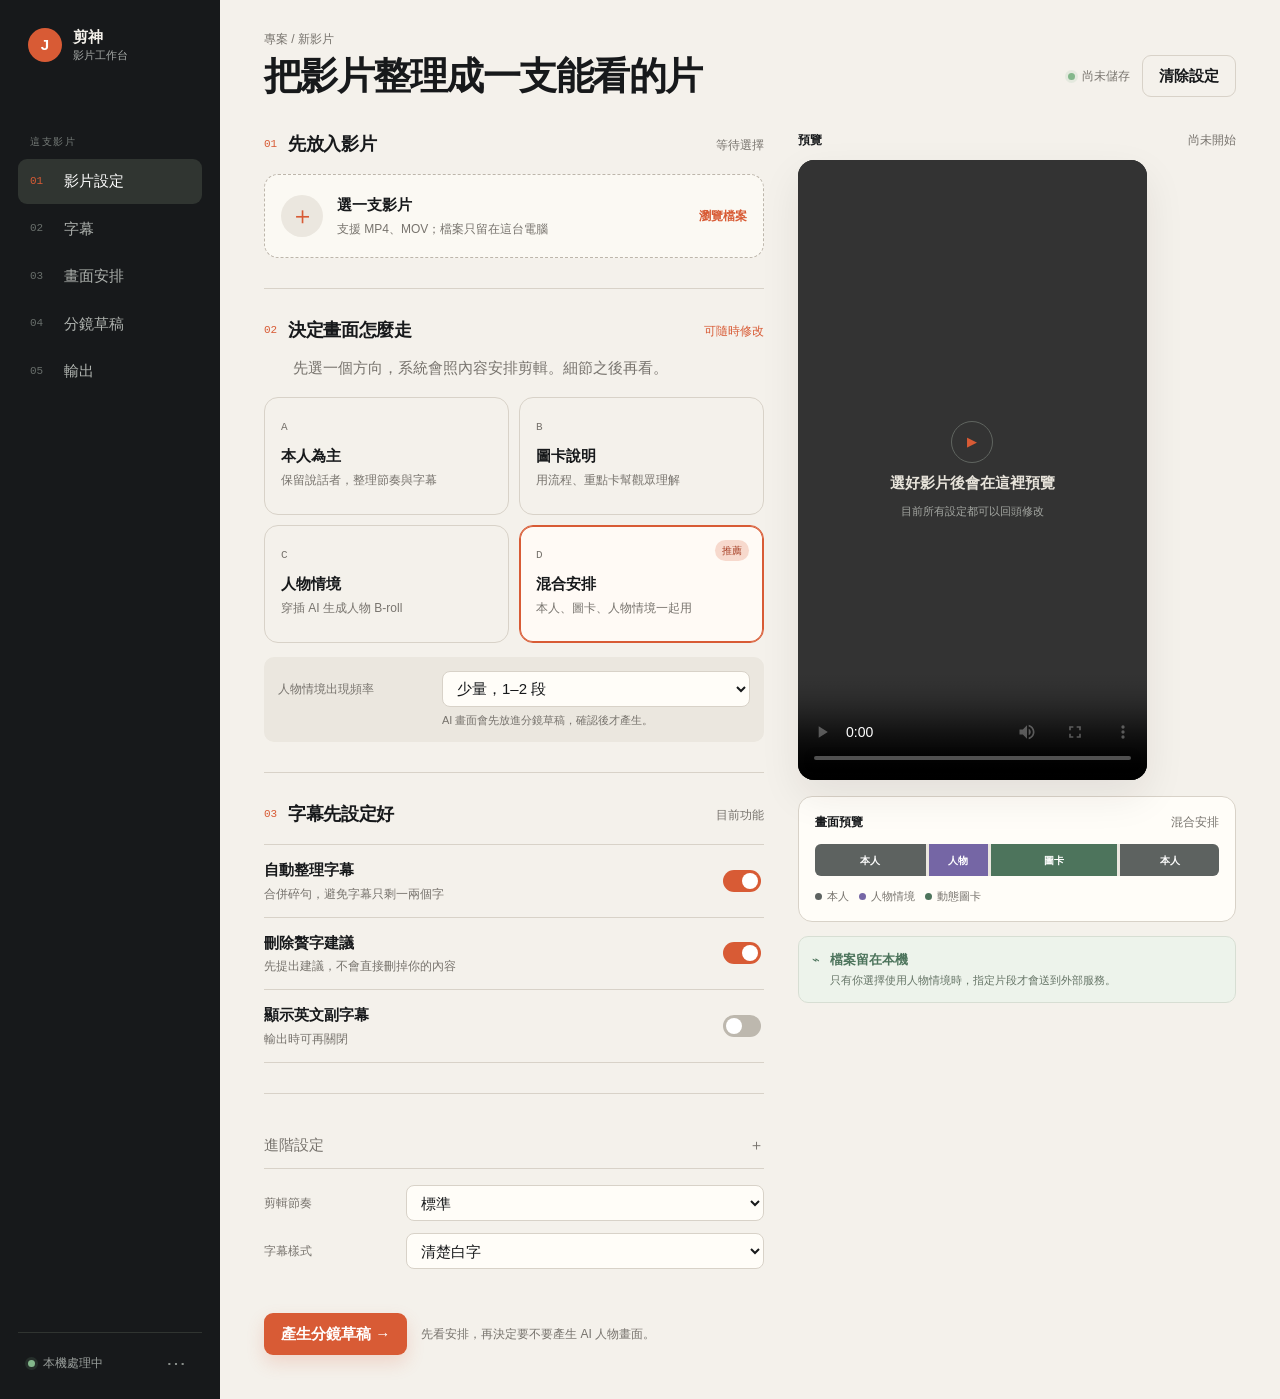
==== studio/index.html @ 5d100fee "feat: 新增本機影片工作台 UI" ====
<!doctype html>
<html lang="zh-Hant">
<head>
  <meta charset="utf-8">
  <meta name="viewport" content="width=device-width, initial-scale=1">
  <meta name="description" content="剪神本機影片工作台">
  <title>剪神｜影片工作台</title>
  <link rel="stylesheet" href="styles.css">
</head>
<body>
  <div class="app-shell">
    <aside class="sidebar">
      <a class="brand" href="#top" aria-label="剪神影片工作台">
        <span class="brand-mark">J</span>
        <span><strong>剪神</strong><small>影片工作台</small></span>
      </a>

      <nav class="main-nav" aria-label="工作流程">
        <p class="nav-label">這支影片</p>
        <button class="nav-item is-active" type="button" data-nav="project"><span>01</span>影片設定</button>
        <button class="nav-item" type="button" data-nav="captions"><span>02</span>字幕</button>
        <button class="nav-item" type="button" data-nav="visuals"><span>03</span>畫面安排</button>
        <button class="nav-item" type="button" data-nav="storyboard"><span>04</span>分鏡草稿</button>
        <button class="nav-item" type="button" data-nav="export"><span>05</span>輸出</button>
      </nav>

      <div class="sidebar-footer">
        <span class="local-dot"></span>
        <span>本機處理中</span>
        <button class="quiet-button" type="button" aria-label="開啟設定">⋯</button>
      </div>
    </aside>

    <main class="main-content" id="top">
      <header class="topbar">
        <div>
          <p class="breadcrumb">專案 / 新影片</p>
          <h1>把影片整理成一支能看的片</h1>
        </div>
        <div class="top-actions">
          <span class="save-state"><span class="save-dot"></span>尚未儲存</span>
          <button class="button button-secondary" id="reset-project" type="button">清除設定</button>
        </div>
      </header>

      <div class="content-grid">
        <section class="workspace-column" aria-label="影片設定">
          <section class="section-block source-block" data-section="project">
            <div class="section-heading">
              <div><span class="step-number">01</span><h2>先放入影片</h2></div>
              <span class="section-status" id="source-status">等待選擇</span>
            </div>
            <label class="dropzone" for="source-file" id="dropzone">
              <input id="source-file" type="file" accept="video/*,.mp4,.mov,.mkv" hidden>
              <span class="drop-icon">＋</span>
              <span><strong id="source-name">選一支影片</strong><small id="source-help">支援 MP4、MOV；檔案只留在這台電腦</small></span>
              <span class="drop-action">瀏覽檔案</span>
            </label>
          </section>

          <section class="section-block" data-section="visuals">
            <div class="section-heading">
              <div><span class="step-number">02</span><h2>決定畫面怎麼走</h2></div>
              <span class="section-status accent">可隨時修改</span>
            </div>
            <p class="section-intro">先選一個方向，系統會照內容安排剪輯。細節之後再看。</p>
            <div class="choice-grid" role="radiogroup" aria-label="畫面策略">
              <button class="choice-card" type="button" data-mode="talking" role="radio" aria-checked="false">
                <span class="choice-index">A</span><strong>本人為主</strong><small>保留說話者，整理節奏與字幕</small>
              </button>
              <button class="choice-card" type="button" data-mode="cards" role="radio" aria-checked="false">
                <span class="choice-index">B</span><strong>圖卡說明</strong><small>用流程、重點卡幫觀眾理解</small>
              </button>
              <button class="choice-card" type="button" data-mode="people" role="radio" aria-checked="false">
                <span class="choice-index">C</span><strong>人物情境</strong><small>穿插 AI 生成人物 B-roll</small>
              </button>
              <button class="choice-card is-selected" type="button" data-mode="mixed" role="radio" aria-checked="true">
                <span class="choice-index">D</span><strong>混合安排</strong><small>本人、圖卡、人物情境一起用</small><em>推薦</em>
              </button>
            </div>
            <div class="sub-options" id="mixed-options">
              <label class="field-label" for="broll-amount">人物情境出現頻率</label>
              <select id="broll-amount"><option value="light">少量，1–2 段</option><option value="standard">標準，2–4 段</option><option value="many">較多，依分鏡決定</option></select>
              <p class="field-note">AI 畫面會先放進分鏡草稿，確認後才產生。</p>
            </div>
          </section>

          <section class="section-block" data-section="captions">
            <div class="section-heading">
              <div><span class="step-number">03</span><h2>字幕先設定好</h2></div>
              <span class="section-status">目前功能</span>
            </div>
            <div class="setting-list">
              <label class="setting-row"><span><strong>自動整理字幕</strong><small>合併碎句，避免字幕只剩一兩個字</small></span><input class="toggle" type="checkbox" checked data-setting="captions"></label>
              <label class="setting-row"><span><strong>刪除贅字建議</strong><small>先提出建議，不會直接刪掉你的內容</small></span><input class="toggle" type="checkbox" checked data-setting="fillers"></label>
              <label class="setting-row"><span><strong>顯示英文副字幕</strong><small>輸出時可再關閉</small></span><input class="toggle" type="checkbox" data-setting="english"></label>
            </div>
          </section>

          <section class="advanced-section">
            <button class="advanced-toggle" type="button" aria-expanded="false" id="advanced-toggle"><span>進階設定</span><span>＋</span></button>
            <div class="advanced-panel" id="advanced-panel" hidden>
              <label class="field-label" for="pace">剪輯節奏</label>
              <select id="pace"><option>保守</option><option selected>標準</option><option>快節奏</option></select>
              <label class="field-label" for="style">字幕樣式</label>
              <select id="style"><option selected>清楚白字</option><option>重點黃字</option><option>品牌樣式</option></select>
            </div>
          </section>

          <div class="bottom-actions">
            <button class="button button-primary" id="make-storyboard" type="button">產生分鏡草稿 <span>→</span></button>
            <p>先看安排，再決定要不要產生 AI 人物畫面。</p>
          </div>
        </section>

        <aside class="preview-column" aria-label="影片預覽">
          <div class="preview-header"><span>預覽</span><span class="preview-badge">尚未開始</span></div>
          <div class="preview-frame">
            <video id="preview-video" controls playsinline preload="metadata"></video>
            <div class="preview-empty" id="preview-empty"><span class="play-mark">▶</span><strong>選好影片後會在這裡預覽</strong><small>目前所有設定都可以回頭修改</small></div>
          </div>
          <div class="timeline-card">
            <div class="timeline-head"><strong>畫面預覽</strong><span id="timeline-label">混合安排</span></div>
            <div class="timeline" aria-label="預計畫面流程"><span class="segment segment-talking" style="width:28%">本人</span><span class="segment segment-people" style="width:15%">人物</span><span class="segment segment-cards" style="width:32%">圖卡</span><span class="segment segment-talking" style="width:25%">本人</span></div>
            <div class="timeline-legend"><span><i class="dot dot-talking"></i>本人</span><span><i class="dot dot-people"></i>人物情境</span><span><i class="dot dot-cards"></i>動態圖卡</span></div>
          </div>
          <div class="privacy-note"><span>⌁</span><span><strong>檔案留在本機</strong><small>只有你選擇使用人物情境時，指定片段才會送到外部服務。</small></span></div>
        </aside>
      </div>
    </main>
  </div>
  <div class="toast" id="toast" role="status" aria-live="polite"></div>
  <script src="app.js"></script>
</body>
</html>
---- studio/styles.css ----
:root {
  --ink: #17191b;
  --paper: #f4f1eb;
  --surface: #fffdf8;
  --line: #d8d2c8;
  --muted: #77736d;
  --soft: #ebe7df;
  --accent: #d85b35;
  --accent-dark: #a63e24;
  --green: #4d745c;
  --violet: #7566a5;
  --shadow: 0 16px 40px rgba(36, 30, 22, .08);
  --radius: 14px;
}
* { box-sizing: border-box; }
html { scroll-behavior: smooth; }
body { margin: 0; background: var(--paper); color: var(--ink); font: 15px/1.5 -apple-system, BlinkMacSystemFont, "Noto Sans TC", "Segoe UI", sans-serif; }
button, input, select { font: inherit; }
button { cursor: pointer; }
button:focus-visible, input:focus-visible, select:focus-visible { outline: 3px solid rgba(216, 91, 53, .35); outline-offset: 3px; }
.app-shell { display: grid; grid-template-columns: 220px minmax(0, 1fr); min-height: 100dvh; }
.sidebar { display: flex; flex-direction: column; padding: 28px 18px 20px; background: var(--ink); color: #f4f1eb; }
.brand { display: flex; align-items: center; gap: 11px; padding: 0 10px; color: inherit; text-decoration: none; }
.brand-mark { display: grid; place-items: center; width: 34px; height: 34px; border-radius: 50%; background: var(--accent); color: #fff; font-weight: 800; }
.brand strong, .brand small { display: block; line-height: 1.15; }
.brand small { margin-top: 4px; color: #a6aaa7; font-size: 11px; }
.main-nav { margin-top: 72px; }
.nav-label { margin: 0 12px 10px; color: #777d7a; font-size: 10px; letter-spacing: .16em; text-transform: uppercase; }
.nav-item { display: flex; align-items: center; gap: 12px; width: 100%; margin: 3px 0; padding: 11px 12px; border: 0; border-radius: 9px; background: transparent; color: #aeb2ae; text-align: left; }
.nav-item span { width: 22px; color: #686e6b; font: 11px/1 "SF Mono", monospace; }
.nav-item:hover { background: #252927; color: #fff; }
.nav-item.is-active { background: #303531; color: #fff; }
.nav-item.is-active span { color: var(--accent); }
.sidebar-footer { display: flex; align-items: center; gap: 8px; margin-top: auto; padding: 14px 10px 0; border-top: 1px solid #303431; color: #9a9f9c; font-size: 12px; }
.local-dot, .save-dot { width: 7px; height: 7px; border-radius: 50%; background: #83b78b; box-shadow: 0 0 0 3px rgba(131, 183, 139, .14); }
.quiet-button { margin-left: auto; border: 0; background: transparent; color: #878d89; font-size: 20px; }
.main-content { max-width: 1450px; width: 100%; margin: 0 auto; padding: 30px 44px 44px; }
.topbar { display: flex; align-items: flex-end; justify-content: space-between; gap: 20px; margin-bottom: 34px; }
.breadcrumb { margin: 0 0 8px; color: var(--muted); font-size: 12px; }
h1, h2, p { margin-top: 0; }
h1 { margin-bottom: 0; font-size: clamp(25px, 3vw, 38px); font-weight: 650; letter-spacing: -.04em; line-height: 1.08; }
h2 { margin: 0; font-size: 18px; font-weight: 650; letter-spacing: -.02em; }
.top-actions { display: flex; align-items: center; gap: 12px; }
.save-state, .section-status, .preview-badge { display: inline-flex; align-items: center; gap: 7px; color: var(--muted); font-size: 12px; }
.button { min-height: 42px; padding: 0 16px; border: 1px solid transparent; border-radius: 9px; font-weight: 650; transition: transform .16s ease, background .16s ease, border-color .16s ease; }
.button:active { transform: translateY(1px); }
.button-primary { background: var(--accent); color: white; box-shadow: 0 8px 18px rgba(216, 91, 53, .18); }
.button-primary:hover { background: var(--accent-dark); }
.button-secondary { border-color: var(--line); background: transparent; color: var(--ink); }
.button-secondary:hover { background: var(--surface); }
.content-grid { display: grid; grid-template-columns: minmax(500px, 1fr) minmax(330px, 440px); gap: 34px; align-items: start; }
.workspace-column { max-width: 760px; }
.section-block { padding: 0 0 30px; margin-bottom: 28px; border-bottom: 1px solid var(--line); }
.section-heading { display: flex; align-items: center; justify-content: space-between; gap: 16px; margin-bottom: 16px; }
.section-heading > div { display: flex; align-items: center; gap: 11px; }
.step-number { color: var(--accent); font: 11px/1 "SF Mono", monospace; }
.section-status.accent { color: var(--accent); }
.section-intro { max-width: 530px; margin: -3px 0 17px 29px; color: var(--muted); }
.dropzone { display: flex; align-items: center; gap: 14px; min-height: 84px; padding: 16px; border: 1px dashed #bdb6ab; border-radius: var(--radius); background: rgba(255, 253, 248, .62); transition: border-color .16s ease, background .16s ease; }
.dropzone:hover, .dropzone.is-dragging { border-color: var(--accent); background: #fffaf5; }
.drop-icon { display: grid; place-items: center; width: 42px; height: 42px; border-radius: 50%; background: var(--soft); color: var(--accent); font-size: 25px; font-weight: 300; }
.dropzone strong, .dropzone small { display: block; }
.dropzone small { margin-top: 3px; color: var(--muted); font-size: 12px; }
.drop-action { margin-left: auto; color: var(--accent); font-size: 12px; font-weight: 650; }
.choice-grid { display: grid; grid-template-columns: repeat(2, minmax(0, 1fr)); gap: 10px; }
.choice-card { position: relative; min-height: 118px; padding: 16px; border: 1px solid var(--line); border-radius: var(--radius); background: transparent; color: var(--ink); text-align: left; transition: border-color .16s ease, background .16s ease, transform .16s ease; }
.choice-card:hover { transform: translateY(-1px); border-color: #a59d92; background: var(--surface); }
.choice-card.is-selected { border-color: var(--accent); background: #fffaf5; box-shadow: inset 0 0 0 1px var(--accent); }
.choice-index { display: block; margin-bottom: 12px; color: var(--muted); font: 11px/1 "SF Mono", monospace; }
.choice-card strong, .choice-card small { display: block; }
.choice-card small { max-width: 190px; margin-top: 5px; color: var(--muted); font-size: 12px; line-height: 1.4; }
.choice-card em { position: absolute; top: 14px; right: 14px; padding: 3px 7px; border-radius: 999px; background: #f7d9cd; color: var(--accent-dark); font-size: 10px; font-style: normal; }
.sub-options { display: grid; grid-template-columns: 150px 1fr; gap: 7px 14px; align-items: center; margin: 14px 0 0; padding: 14px; border-radius: 10px; background: var(--soft); }
.field-label { color: var(--muted); font-size: 12px; }
select { width: 100%; min-height: 36px; padding: 0 10px; border: 1px solid var(--line); border-radius: 8px; background: var(--surface); color: var(--ink); }
.field-note { grid-column: 2; margin: -2px 0 0; color: var(--muted); font-size: 11px; }
.setting-list { border-top: 1px solid var(--line); }
.setting-row { display: flex; align-items: center; justify-content: space-between; gap: 20px; padding: 14px 0; border-bottom: 1px solid var(--line); }
.setting-row strong, .setting-row small { display: block; }
.setting-row small { margin-top: 3px; color: var(--muted); font-size: 12px; }
.toggle { position: relative; width: 38px; height: 22px; flex: 0 0 auto; appearance: none; border-radius: 99px; background: #bdb8ae; cursor: pointer; transition: background .16s ease; }
.toggle::after { position: absolute; top: 3px; left: 3px; width: 16px; height: 16px; border-radius: 50%; background: white; content: ""; transition: transform .16s ease; }
.toggle:checked { background: var(--accent); }
.toggle:checked::after { transform: translateX(16px); }
.advanced-section { margin-bottom: 28px; }
.advanced-toggle { display: flex; justify-content: space-between; width: 100%; padding: 12px 0; border: 0; border-bottom: 1px solid var(--line); background: transparent; color: var(--muted); text-align: left; }
.advanced-toggle:hover { color: var(--ink); }
.advanced-panel { display: grid; grid-template-columns: 130px 1fr; gap: 12px; align-items: center; padding: 16px 0; }
.bottom-actions { display: flex; align-items: center; gap: 14px; }
.bottom-actions p { margin: 0; color: var(--muted); font-size: 12px; }
.preview-column { position: sticky; top: 28px; }
.preview-header, .timeline-head { display: flex; justify-content: space-between; align-items: center; margin-bottom: 11px; color: var(--muted); font-size: 12px; }
.preview-header > span:first-child { color: var(--ink); font-weight: 650; }
.preview-frame { position: relative; display: grid; place-items: center; overflow: hidden; aspect-ratio: 9 / 16; max-height: 620px; border-radius: 16px; background: #242725; box-shadow: var(--shadow); }
.preview-frame video { display: block; width: 100%; height: 100%; object-fit: contain; }
.preview-empty { position: absolute; inset: 0; display: grid; place-content: center; justify-items: center; gap: 9px; padding: 30px; color: #e7e3da; text-align: center; }
.preview-empty small { color: #a4a7a2; font-size: 11px; }
.play-mark { display: grid; place-items: center; width: 42px; height: 42px; border: 1px solid #606560; border-radius: 50%; color: #d85b35; font-size: 13px; }
.timeline-card { margin-top: 16px; padding: 16px; border: 1px solid var(--line); border-radius: var(--radius); background: var(--surface); }
.timeline-head { margin-bottom: 13px; }
.timeline-head strong { color: var(--ink); }
.timeline { display: flex; gap: 3px; height: 32px; overflow: hidden; border-radius: 6px; background: var(--soft); }
.segment { display: flex; align-items: center; justify-content: center; min-width: 0; color: #fff; font-size: 10px; font-weight: 650; }
.segment-talking { background: #5d6260; }.segment-people { background: var(--violet); }.segment-cards { background: var(--green); }
.timeline-legend { display: flex; flex-wrap: wrap; gap: 10px; margin-top: 12px; color: var(--muted); font-size: 11px; }
.timeline-legend span { display: inline-flex; align-items: center; gap: 5px; }.dot { width: 7px; height: 7px; border-radius: 50%; }.dot-talking { background: #5d6260; }.dot-people { background: var(--violet); }.dot-cards { background: var(--green); }
.privacy-note { display: flex; gap: 10px; margin-top: 14px; padding: 13px; border: 1px solid #d7ded3; border-radius: 10px; background: #edf3eb; color: var(--green); font-size: 13px; }.privacy-note small, .privacy-note strong { display: block; }.privacy-note small { margin-top: 3px; color: #657466; font-size: 11px; }
.toast { position: fixed; right: 24px; bottom: 24px; max-width: 340px; padding: 12px 15px; border-radius: 9px; background: var(--ink); color: #fff; box-shadow: var(--shadow); opacity: 0; pointer-events: none; transform: translateY(8px); transition: opacity .2s ease, transform .2s ease; }.toast.is-visible { opacity: 1; transform: translateY(0); }
@media (max-width: 1050px) { .app-shell { grid-template-columns: 76px minmax(0, 1fr); }.sidebar { padding-inline: 10px; }.brand { justify-content: center; padding: 0; }.brand > span:last-child, .nav-label, .nav-item:not(.is-active)::after, .nav-item { font-size: 0; }.nav-item { justify-content: center; padding: 12px 8px; }.nav-item span { font-size: 11px; }.nav-item.is-active span { font-size: 11px; }.sidebar-footer span:not(.local-dot), .quiet-button { display: none; }.sidebar-footer { justify-content: center; padding-inline: 0; }.main-content { padding-inline: 28px; } }
@media (max-width: 780px) { .app-shell { display: block; }.sidebar { position: sticky; top: 0; z-index: 5; display: flex; flex-direction: row; align-items: center; height: 62px; padding: 10px 16px; }.main-nav { display: flex; gap: 4px; margin: 0 0 0 auto; }.nav-item { width: auto; padding: 8px; font-size: 0; }.nav-item span { display: block; }.sidebar-footer { display: none; }.main-content { padding: 24px 18px 40px; }.topbar { align-items: flex-start; flex-direction: column; margin-bottom: 28px; }.content-grid { display: flex; flex-direction: column-reverse; gap: 30px; }.preview-column { position: static; width: min(100%, 390px); margin: 0 auto; }.workspace-column { width: 100%; }.preview-frame { max-height: none; }.choice-grid { grid-template-columns: 1fr; }.sub-options { grid-template-columns: 1fr; }.field-note { grid-column: auto; }.bottom-actions { align-items: flex-start; flex-direction: column; } }
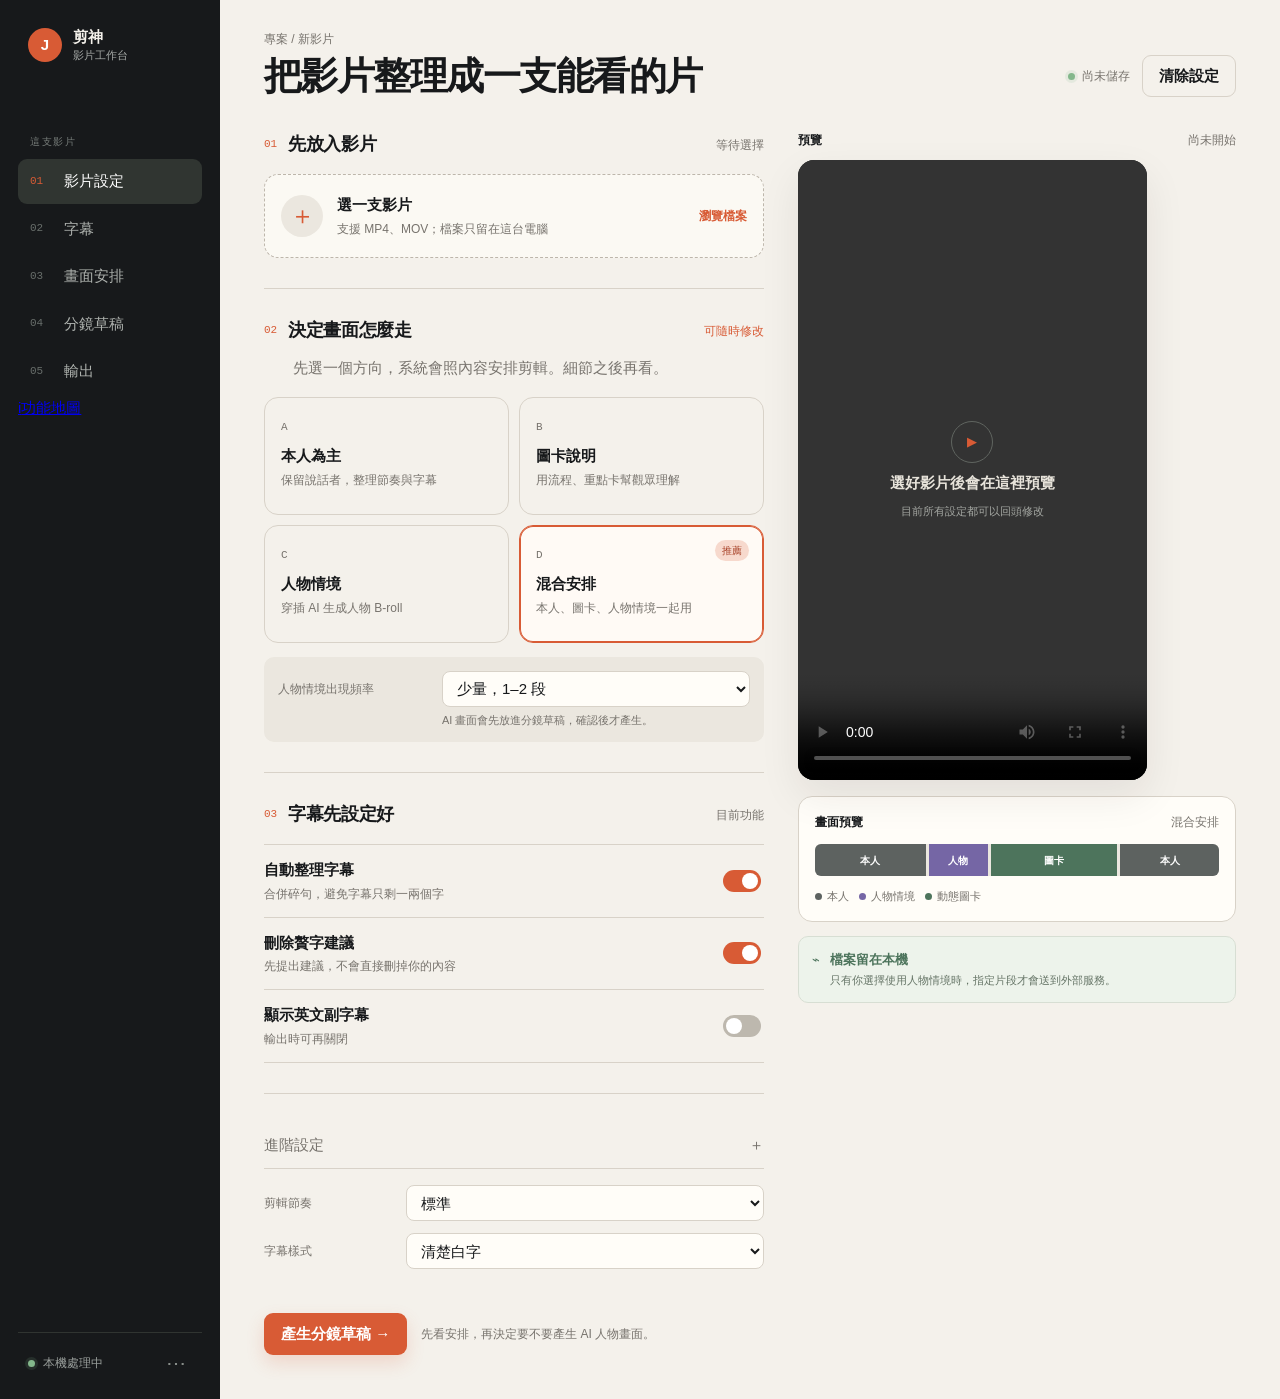
==== commit 95111e4a: "feat: 建立剪神功能地圖與部署中臺" ====
--- a/studio/index.html
+++ b/studio/index.html
@@ -22,6 +22,7 @@
         <button class="nav-item" type="button" data-nav="visuals"><span>03</span>畫面安排</button>
         <button class="nav-item" type="button" data-nav="storyboard"><span>04</span>分鏡草稿</button>
         <button class="nav-item" type="button" data-nav="export"><span>05</span>輸出</button>
+        <a class="nav-info" href="analysis.html"><span>i</span>功能地圖</a>
       </nav>
 
       <div class="sidebar-footer">
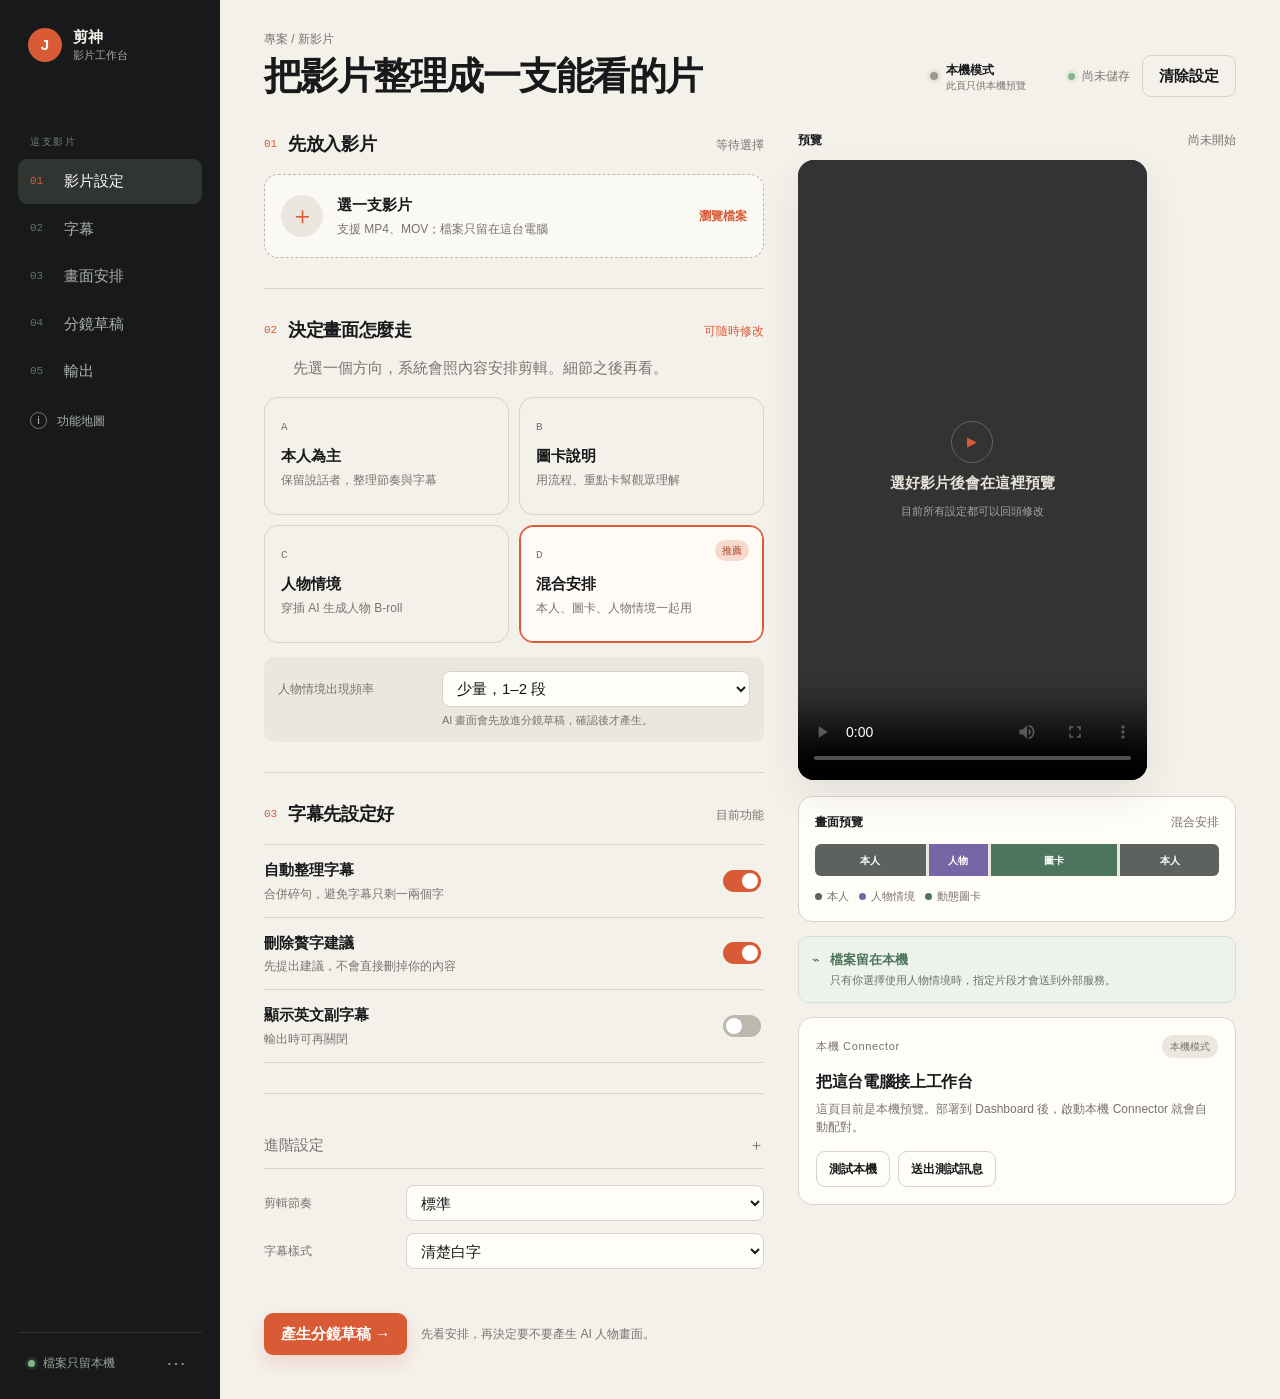
==== commit 29faafc7: "feat: 接上 Dashboard 與本機 Connector" ====
--- a/studio/index.html
+++ b/studio/index.html
@@ -27,7 +27,7 @@
 
       <div class="sidebar-footer">
         <span class="local-dot"></span>
-        <span>本機處理中</span>
+        <span>檔案只留本機</span>
         <button class="quiet-button" type="button" aria-label="開啟設定">⋯</button>
       </div>
     </aside>
@@ -39,6 +39,10 @@
           <h1>把影片整理成一支能看的片</h1>
         </div>
         <div class="top-actions">
+          <div class="connector-status" id="connector-status" data-state="local" aria-live="polite">
+            <span class="connector-pip"></span>
+            <span><strong id="connector-status-label">本機模式</strong><small id="connector-status-detail">等待連線</small></span>
+          </div>
           <span class="save-state"><span class="save-dot"></span>尚未儲存</span>
           <button class="button button-secondary" id="reset-project" type="button">清除設定</button>
         </div>
@@ -126,11 +130,22 @@
             <div class="timeline-legend"><span><i class="dot dot-talking"></i>本人</span><span><i class="dot dot-people"></i>人物情境</span><span><i class="dot dot-cards"></i>動態圖卡</span></div>
           </div>
           <div class="privacy-note"><span>⌁</span><span><strong>檔案留在本機</strong><small>只有你選擇使用人物情境時，指定片段才會送到外部服務。</small></span></div>
+          <section class="connector-card" id="connector-panel" aria-labelledby="connector-title">
+            <div class="connector-card-head"><span class="connector-kicker">本機 Connector</span><span class="connector-badge" id="connector-badge">本機模式</span></div>
+            <h2 id="connector-title">把這台電腦接上工作台</h2>
+            <p id="connector-copy">啟動本機 Connector 後，這頁會自動完成配對。影片與金鑰不會上傳。</p>
+            <div class="connector-actions">
+              <button class="button button-secondary" id="connector-health" type="button" disabled>測試本機</button>
+              <button class="button button-secondary" id="connector-echo" type="button" disabled>送出測試訊息</button>
+            </div>
+            <p class="connector-result" id="connector-result" hidden></p>
+          </section>
         </aside>
       </div>
     </main>
   </div>
   <div class="toast" id="toast" role="status" aria-live="polite"></div>
   <script src="app.js"></script>
+  <script src="connector-ui.js"></script>
 </body>
 </html>
--- a/studio/styles.css
+++ b/studio/styles.css
@@ -31,6 +31,9 @@
 .nav-item:hover { background: #252927; color: #fff; }
 .nav-item.is-active { background: #303531; color: #fff; }
 .nav-item.is-active span { color: var(--accent); }
+.nav-info { display: flex; align-items: center; gap: 10px; margin: 18px 12px 0; color: #aeb2ae; font-size: 12px; text-decoration: none; }
+.nav-info span { display: grid; place-items: center; width: 17px; height: 17px; border: 1px solid #727874; border-radius: 50%; color: #d7d9d5; font-size: 10px; }
+.nav-info:hover { color: #fff; }
 .sidebar-footer { display: flex; align-items: center; gap: 8px; margin-top: auto; padding: 14px 10px 0; border-top: 1px solid #303431; color: #9a9f9c; font-size: 12px; }
 .local-dot, .save-dot { width: 7px; height: 7px; border-radius: 50%; background: #83b78b; box-shadow: 0 0 0 3px rgba(131, 183, 139, .14); }
 .quiet-button { margin-left: auto; border: 0; background: transparent; color: #878d89; font-size: 20px; }
@@ -41,6 +44,14 @@
 h1 { margin-bottom: 0; font-size: clamp(25px, 3vw, 38px); font-weight: 650; letter-spacing: -.04em; line-height: 1.08; }
 h2 { margin: 0; font-size: 18px; font-weight: 650; letter-spacing: -.02em; }
 .top-actions { display: flex; align-items: center; gap: 12px; }
+.connector-status { display: inline-flex; align-items: center; gap: 8px; min-width: 126px; color: var(--muted); }
+.connector-status > span:last-child { display: grid; gap: 1px; }
+.connector-status strong { color: var(--ink); font-size: 12px; font-weight: 650; }
+.connector-status small { font-size: 10px; line-height: 1.2; }
+.connector-pip { width: 8px; height: 8px; border-radius: 50%; background: #9b9891; box-shadow: 0 0 0 3px rgba(155, 152, 145, .14); }
+.connector-status[data-state="online"] .connector-pip { background: #5d9a68; box-shadow: 0 0 0 3px rgba(93, 154, 104, .14); }
+.connector-status[data-state="pairing"] .connector-pip { background: var(--accent); box-shadow: 0 0 0 3px rgba(216, 91, 53, .14); }
+.connector-status[data-state="offline"] .connector-pip { background: #bf7b44; box-shadow: 0 0 0 3px rgba(191, 123, 68, .14); }
 .save-state, .section-status, .preview-badge { display: inline-flex; align-items: center; gap: 7px; color: var(--muted); font-size: 12px; }
 .button { min-height: 42px; padding: 0 16px; border: 1px solid transparent; border-radius: 9px; font-weight: 650; transition: transform .16s ease, background .16s ease, border-color .16s ease; }
 .button:active { transform: translateY(1px); }
@@ -105,6 +116,19 @@
 .timeline-legend { display: flex; flex-wrap: wrap; gap: 10px; margin-top: 12px; color: var(--muted); font-size: 11px; }
 .timeline-legend span { display: inline-flex; align-items: center; gap: 5px; }.dot { width: 7px; height: 7px; border-radius: 50%; }.dot-talking { background: #5d6260; }.dot-people { background: var(--violet); }.dot-cards { background: var(--green); }
 .privacy-note { display: flex; gap: 10px; margin-top: 14px; padding: 13px; border: 1px solid #d7ded3; border-radius: 10px; background: #edf3eb; color: var(--green); font-size: 13px; }.privacy-note small, .privacy-note strong { display: block; }.privacy-note small { margin-top: 3px; color: #657466; font-size: 11px; }
+.connector-card { margin-top: 14px; padding: 17px; border: 1px solid var(--line); border-radius: var(--radius); background: var(--surface); }
+.connector-card-head { display: flex; align-items: center; justify-content: space-between; gap: 12px; margin-bottom: 12px; }
+.connector-kicker { color: var(--muted); font-size: 11px; letter-spacing: .06em; }
+.connector-badge { padding: 4px 8px; border-radius: 999px; background: var(--soft); color: var(--muted); font-size: 10px; }
+.connector-card[data-state="online"] .connector-badge { background: #e4efe3; color: var(--green); }
+.connector-card[data-state="pairing"] .connector-badge { background: #f7e2d8; color: var(--accent-dark); }
+.connector-card[data-state="offline"] .connector-badge { background: #f4e8dc; color: #9a6031; }
+.connector-card h2 { margin-bottom: 6px; font-size: 16px; }
+.connector-card p { margin-bottom: 14px; color: var(--muted); font-size: 12px; line-height: 1.55; }
+.connector-actions { display: flex; flex-wrap: wrap; gap: 8px; }
+.connector-actions .button { min-height: 36px; padding-inline: 12px; font-size: 12px; }
+.connector-result { margin: 12px 0 0 !important; padding-top: 11px; border-top: 1px solid var(--line); color: var(--green) !important; }
+.connector-result.is-error { color: var(--accent-dark) !important; }
 .toast { position: fixed; right: 24px; bottom: 24px; max-width: 340px; padding: 12px 15px; border-radius: 9px; background: var(--ink); color: #fff; box-shadow: var(--shadow); opacity: 0; pointer-events: none; transform: translateY(8px); transition: opacity .2s ease, transform .2s ease; }.toast.is-visible { opacity: 1; transform: translateY(0); }
 @media (max-width: 1050px) { .app-shell { grid-template-columns: 76px minmax(0, 1fr); }.sidebar { padding-inline: 10px; }.brand { justify-content: center; padding: 0; }.brand > span:last-child, .nav-label, .nav-item:not(.is-active)::after, .nav-item { font-size: 0; }.nav-item { justify-content: center; padding: 12px 8px; }.nav-item span { font-size: 11px; }.nav-item.is-active span { font-size: 11px; }.sidebar-footer span:not(.local-dot), .quiet-button { display: none; }.sidebar-footer { justify-content: center; padding-inline: 0; }.main-content { padding-inline: 28px; } }
-@media (max-width: 780px) { .app-shell { display: block; }.sidebar { position: sticky; top: 0; z-index: 5; display: flex; flex-direction: row; align-items: center; height: 62px; padding: 10px 16px; }.main-nav { display: flex; gap: 4px; margin: 0 0 0 auto; }.nav-item { width: auto; padding: 8px; font-size: 0; }.nav-item span { display: block; }.sidebar-footer { display: none; }.main-content { padding: 24px 18px 40px; }.topbar { align-items: flex-start; flex-direction: column; margin-bottom: 28px; }.content-grid { display: flex; flex-direction: column-reverse; gap: 30px; }.preview-column { position: static; width: min(100%, 390px); margin: 0 auto; }.workspace-column { width: 100%; }.preview-frame { max-height: none; }.choice-grid { grid-template-columns: 1fr; }.sub-options { grid-template-columns: 1fr; }.field-note { grid-column: auto; }.bottom-actions { align-items: flex-start; flex-direction: column; } }
+@media (max-width: 780px) { .app-shell { display: block; }.sidebar { position: sticky; top: 0; z-index: 5; display: flex; flex-direction: row; align-items: center; height: 62px; padding: 10px 16px; }.main-nav { display: flex; gap: 4px; margin: 0 0 0 auto; }.nav-item { width: auto; padding: 8px; font-size: 0; }.nav-item span { display: block; }.sidebar-footer { display: none; }.main-content { padding: 24px 18px 40px; }.topbar { align-items: flex-start; flex-direction: column; margin-bottom: 28px; }.top-actions { flex-wrap: wrap; }.content-grid { display: flex; flex-direction: column-reverse; gap: 30px; }.preview-column { position: static; width: min(100%, 390px); margin: 0 auto; }.workspace-column { width: 100%; }.preview-frame { max-height: none; }.choice-grid { grid-template-columns: 1fr; }.sub-options { grid-template-columns: 1fr; }.field-note { grid-column: auto; }.bottom-actions { align-items: flex-start; flex-direction: column; } }
